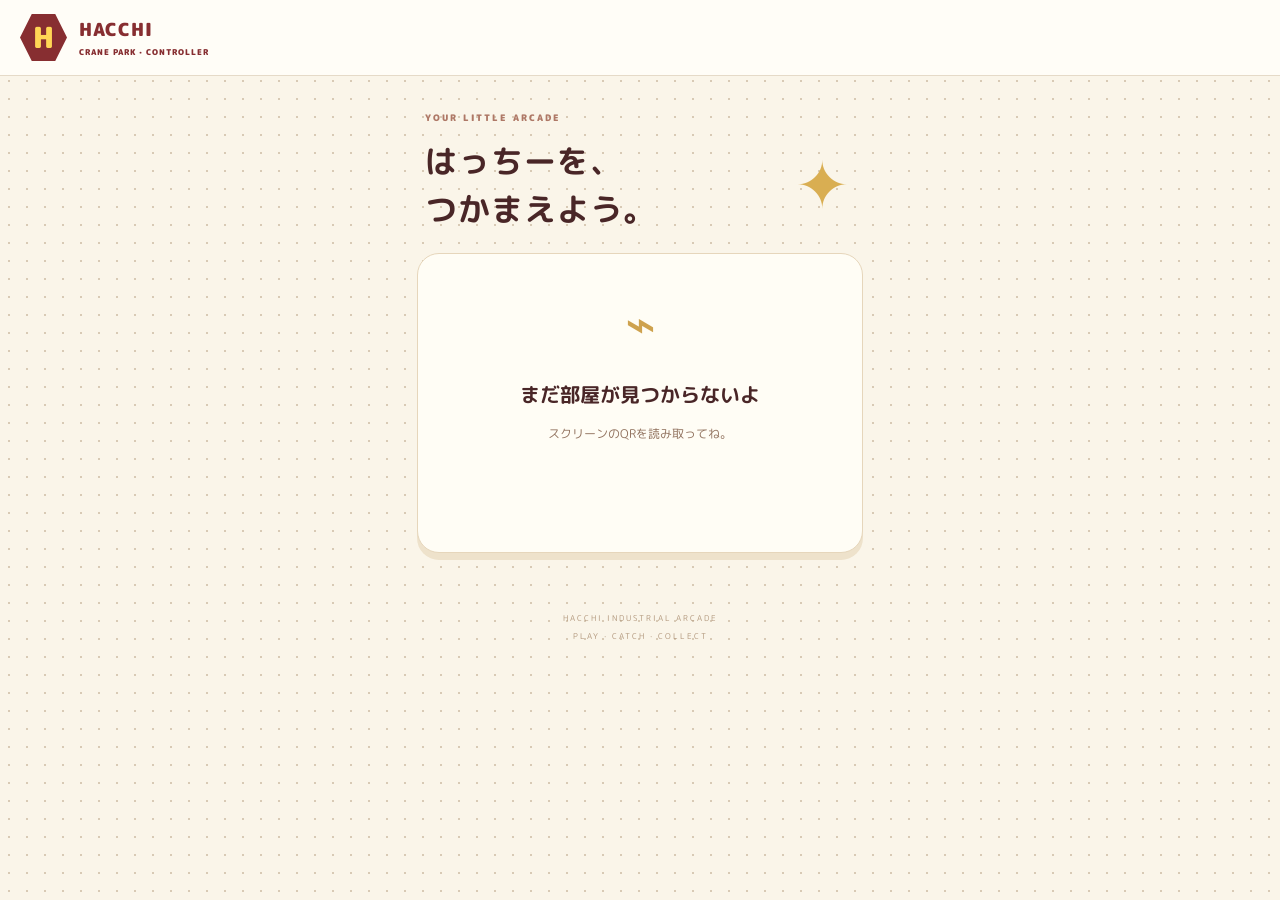
==== controller.html @ 708f4621 "Add dedicated Firebase multiplayer and switchable joystick controls" ====
<!doctype html>
<html lang="ja"><head><meta charset="utf-8"><meta name="viewport" content="width=device-width,initial-scale=1,viewport-fit=cover"><meta name="theme-color" content="#872e31"><title>はっちーのコントローラー</title><link rel="stylesheet" href="styles.css"><link rel="stylesheet" href="controller.css"></head>
<body class="controller"><header><a class="brand" href="./"><span class="brand-icon">H</span><span>HACCHI<small>CRANE PARK · CONTROLLER</small></span></a><span id="room-label" class="room-label"></span></header>
<main class="controller-main"><div class="ticket"><span class="eyebrow">YOUR LITTLE ARCADE</span><span class="ticket-star">✦</span><h1>はっちーを、<br>つかまえよう。</h1></div>
<section id="load" class="view on"><div class="loading-dot">✦</div><h2>パークにつないでいます…</h2></section>
<section id="unavailable" class="view"><span class="scene-icon">⌁</span><h2>まだ部屋が見つからないよ</h2><p id="unavailable-text">スクリーンのQRを読み取ってね。</p><button id="retry" class="primary">もう一度つなぐ ↻</button></section>
<section id="join-view" class="view"><span class="pill">WELCOME, CHALLENGER!</span><h2>きみの名前を教えてね。</h2><p>スクリーンにニックネームが表示されます。</p><form id="join-form"><label for="name">ニックネーム</label><input id="name" placeholder="はっちー大好き" maxlength="8" autocomplete="nickname" required><small>8文字まで・本名は使わなくてOK</small><button id="join" class="primary" type="submit">列にならぶ →</button></form><p class="fine">1人2回。ボタンを長押しして、ねらって離そう！</p></section>
<section id="wait" class="view"><span class="scene-icon">⌛</span><span class="eyebrow">WAITING FOR YOUR TURN</span><h2 id="wait-position">順番を確認しています</h2><p>きみの番になったら<br>この画面がコントローラーになるよ。</p><div class="wait-note">スクリーンを見ながら待っていてね</div><button id="leave" class="secondary">列から抜ける</button></section>
<section id="play-view" class="view"><span class="pill">IT'S YOUR TURN!</span><h2 id="instruction">① よこに動かそう</h2><p id="remaining"></p><div id="controller-controls"></div><div class="control-pads"><button id="right" class="control-pad" disabled><span>STEP 01</span><b>→</b><strong>よこ</strong><small>長押しして、離す</small></button><button id="back" class="control-pad" disabled><span>STEP 02</span><b>↑</b><strong>おく</strong><small>長押しして、離す</small></button></div><p class="fine">つかむときはスクリーンを見てね！</p></section>
<section id="done" class="view"><span class="scene-icon">★</span><span class="eyebrow">THANK YOU FOR PLAYING</span><h2>またチャレンジしよう！</h2><p id="last-result"></p><div id="my-collection" class="my-collection"></div><button id="again" class="primary">もう一度ならぶ ↻</button><small>獲得記録はこの端末に保存されます</small></section>
<p id="connection-message" class="connection-message" role="status" aria-live="polite"></p><footer>HACCHI INDUSTRIAL ARCADE<br>PLAY · CATCH · COLLECT</footer></main><script type="module" src="js/controller.js"></script></body></html>
---- styles.css ----
@import url('https://fonts.googleapis.com/css2?family=M+PLUS+Rounded+1c:wght@500;700;800;900&display=swap');
:root{font-family:'M PLUS Rounded 1c',sans-serif;color:#492627;background:#faf5e9;--red:#872e31;--gold:#ffd655;--muted:#947c71}*{box-sizing:border-box}body{margin:0;background-image:radial-gradient(#d8cab5 1px,transparent 1px);background-size:18px 18px}button,a,input,summary{-webkit-tap-highlight-color:transparent}button{font:inherit;cursor:pointer}button:focus-visible,a:focus-visible,summary:focus-visible,input:focus-visible{outline:3px solid #168886;outline-offset:4px}header{height:91px;background:#fffdf7;border-bottom:1px solid #e5dac8;display:flex;align-items:center;justify-content:space-between;padding:0 4%;gap:20px}.brand{display:flex;align-items:center;gap:12px;color:var(--red);text-decoration:none;font-size:20px;font-weight:900;letter-spacing:1px}.brand b{font-weight:500;font-size:13px}.brand small{display:block;font-size:10px;letter-spacing:2px;margin-top:3px}.brand-icon{display:grid;place-items:center;width:47px;height:47px;background:var(--red);color:var(--gold);clip-path:polygon(25% 0,75% 0,100% 50%,75% 100%,25% 100%,0 50%);font-size:29px}.header-right{display:flex;align-items:center;gap:12px}.header-right button{border:1px solid #e5dac8;background:white;border-radius:9px;padding:8px 12px;font-size:11px;color:#674442}.live{font-size:10px;font-weight:800;letter-spacing:1.5px;color:#548879;margin-right:8px}main{max-width:1540px;margin:auto;padding:29px 3.5%;display:grid;grid-template-columns:minmax(0,1fr) 310px;gap:30px}.arcade{border:7px solid var(--red);border-radius:26px 26px 16px 16px;box-shadow:0 10px 0 #602326,0 18px 34px #723c2520;overflow:hidden;background:var(--red);align-self:start}.marquee{height:92px;background:var(--gold);border:4px solid #ffea9c;border-radius:17px 17px 3px 3px;display:flex;align-items:center;justify-content:space-around;gap:12px;text-align:center;font-size:25px;font-weight:900;color:#6b292a}.marquee>span{font-size:13px;letter-spacing:5px}.marquee small{font-size:9px;display:block;letter-spacing:3px;margin-top:5px}#stage{height:clamp(320px,48vw,510px);position:relative;background:#faebce;border:8px solid #a54543;border-top:12px solid #a54543;overflow:hidden;border-radius:5px}#gl{width:100%;height:100%;display:block}.stage-label{position:absolute;top:15px;left:17px;font-size:10px;font-weight:900;letter-spacing:2px;color:#8a6560}.stage-label span{background:#8b3030;color:#ffe28a;padding:2px 6px;border-radius:3px;margin-left:5px}.stage-hint{position:absolute;bottom:12px;left:50%;transform:translateX(-50%);white-space:nowrap;font-size:10px;background:#fff9e6d9;padding:7px 13px;border-radius:30px;color:#8c6352}.console{background:#fff0c8;padding:20px 23px;display:flex;justify-content:space-between;align-items:center;gap:10px;border-top:4px solid #ffd655}.label,.eyebrow{display:block;font-size:9px;font-weight:900;letter-spacing:2px;color:#ae7866}.guide{max-width:320px}.guide #guide{font-size:13px;font-weight:900;margin:5px 0}.guide small{font-size:10px;color:#967660}.buttons{display:flex;gap:10px;align-items:center}.buttons button{border:0;border-radius:14px;color:#fff9eb;background:var(--red);box-shadow:0 5px 0 #561e20;padding:14px 18px;font-size:14px;font-weight:900;white-space:nowrap}.buttons button:active{transform:translateY(4px);box-shadow:0 1px 0 #561e20}.buttons .move{background:#ffd655;color:#6d292b;box-shadow:0 5px 0 #c89526;width:70px;padding:8px 4px;touch-action:none;user-select:none}.move b{font-size:24px}.move small{display:block;font-size:9px}.buttons button:disabled{opacity:.38;cursor:default;transform:none}.machine-bottom{padding:13px 17px 5px;display:flex;justify-content:space-between;color:#efb9a0;font-size:8px;letter-spacing:2px}#panel{display:flex;flex-direction:column;gap:18px}.intro{padding:10px 1px}.intro h1{font-size:25px;line-height:1.55;letter-spacing:1px;margin:12px 0;color:#713133}.intro p{font-size:11px;line-height:1.9;color:#987b6d}.mode{font-size:10px;border:1px solid #d9c8af;border-radius:30px;display:inline-block;padding:5px 11px;margin-top:6px;color:#8c705b}.status-card{border:1px solid #e7d9c1;border-radius:17px;background:#fffdf6;padding:18px;display:flex;justify-content:space-between;align-items:center}.status-card strong{display:block;font-size:17px;margin:8px 0 4px}#left{display:block;font-size:10px;color:#9e7c68}.status-star{color:#dcac49;font-size:43px}.collection-card{background:#fffdf6;border:1px solid #e7d9c1;border-radius:17px;padding:17px}.section-heading{display:flex;align-items:center;justify-content:space-between;gap:6px}.section-heading h2{font-size:13px;margin:0}.section-heading>span{font-size:11px;background:#fae9bb;border-radius:20px;padding:4px 10px;font-weight:900}#collection{display:grid;grid-template-columns:1fr 1fr;gap:9px;margin-top:15px}.prize-card{border:1px solid #ecdfca;background:#f9f5ec;border-radius:12px;padding:10px 3px;text-align:center;position:relative}.prize-card img{height:72px;width:100%;object-fit:contain}.prize-card .badge{display:grid;place-items:center;background:var(--badge);color:white;margin:0 auto 7px;width:54px;height:60px;clip-path:polygon(25% 0,75% 0,100% 50%,75% 100%,25% 100%,0 50%);font-size:23px;font-weight:900}.prize-card span{display:block;font-size:10px}.prize-card.caught{background:#fff0b3;border-color:#e1ad3d}.prize-card.caught:after{content:'GET!';position:absolute;right:3px;top:3px;color:#9b3334;font-size:8px;font-weight:900}.collection-note{font-size:9px;color:#ab9380;text-align:center;margin:13px 0 0}#gets{font-size:10px;color:#9b663e;margin-top:7px}.setup{font-size:11px;color:#856454;border-top:1px dashed #d5c7b0;padding-top:13px}.setup summary{cursor:pointer;font-weight:800}.setup p{font-size:10px;line-height:1.8}.setup input{max-width:100%;font:inherit;font-size:10px}.footer-note{font-size:9px;color:#a38c79;line-height:1.9;margin:0}#banner{position:absolute;top:34%;width:100%;text-align:center;font-size:30px;font-weight:900;opacity:0;transform:scale(.8);transition:.25s;color:#7d282c;text-shadow:0 2px #fff8df;pointer-events:none;background:#fff7e4ed;padding:20px 5px}#banner.show{opacity:1;transform:scale(1)}#banner small{display:block;font-size:14px;margin-top:5px}#banner .big{display:block;font-size:19px;color:#b1842a}#err{display:none;position:absolute;top:45px;padding:12px;background:#fff2dc;color:#8b2828;font-size:12px}.confetti{position:fixed;top:-40px;pointer-events:none;z-index:9;animation:fall linear forwards}@keyframes fall{to{transform:translateY(110vh) rotate(720deg)}}dialog{border:2px solid #e6cb83;border-radius:24px;background:#fffbef;color:#713133;padding:37px;max-width:min(440px,90vw);box-shadow:0 20px 80px #4c25253b;text-align:center}dialog::backdrop{background:#49272780;backdrop-filter:blur(5px)}dialog h2{font-size:29px;line-height:1.5}dialog p{font-size:12px;line-height:2}dialog button{background:var(--red);color:white;border:0;border-radius:12px;font-size:15px;font-weight:900;padding:15px 40px;margin:10px 0 16px}dialog>small{display:block;font-size:9px;color:#9c7d68}@media(min-width:1500px){main{padding-top:36px}#stage{height:560px}}@media(max-width:1050px){main{grid-template-columns:minmax(0,1fr) 260px;gap:18px;padding:22px 2%}.intro h1{font-size:24px}.console{padding:14px 12px;flex-wrap:wrap}.guide{max-width:none}.marquee{font-size:20px}.marquee>span{font-size:9px;letter-spacing:1px}}@media(max-width:740px){header{height:72px;padding:0 4%}.brand{font-size:16px}.brand b,.live{display:none}.brand-icon{width:37px;height:37px}.header-right{gap:5px}.header-right button{font-size:9px;padding:7px}.brand small{font-size:8px;letter-spacing:1px}main{display:flex;flex-direction:column;padding:18px 3%;gap:22px}.arcade{width:100%;border-width:5px;border-radius:20px}.marquee{height:76px;font-size:18px}.marquee small{font-size:8px;letter-spacing:1px}.marquee>span{display:none}#stage{height:340px;border-width:5px}.console{padding:14px;justify-content:center}.guide{text-align:center;width:100%}.buttons{justify-content:center;width:100%;margin-top:8px}.buttons .move{width:83px}.machine-bottom{font-size:6px;letter-spacing:1px}#panel{display:grid;grid-template-columns:1fr 1fr;gap:15px}.intro{display:none}.status-card{grid-column:1/-1}.collection-card{grid-column:1/-1}#collection{grid-template-columns:repeat(4,1fr)}.setup,.footer-note{grid-column:1/-1}.prize-card span{font-size:9px}.prize-card img{height:65px}#banner{font-size:23px}.stage-hint{font-size:8px}}
.phone-card,.queue-card{border:1px solid #e7d9c1;border-radius:17px;background:#fffdf6;padding:17px}.phone-card h2{font-size:15px;margin:10px 0}.phone-card p{font-size:10px;line-height:1.9;color:#987b6d}.phone-card button{background:#872e31;color:#fff9e9;border:0;border-radius:10px;padding:12px;font-size:11px;font-weight:900;width:100%}.phone-card button:disabled{opacity:.45}.phone-card #copy-link{background:#f5e8c8;color:#7b553c;margin:10px 0 0;padding:8px}#room-info{text-align:center}#qr{background:white;padding:12px;max-width:180px;margin:16px auto 8px;border-radius:12px}#qr svg{display:block;width:100%;height:auto}#room-code{display:block;font-size:10px;letter-spacing:2px;color:#a17e5c}#controller-link{display:block;color:#872e31;font-size:11px;margin-top:12px}.queue-card h2{font-size:13px;margin:0}#queue{padding:0;list-style:none;margin:10px 0 0;font-size:11px}#queue li{padding:8px 0;border-top:1px dashed #ecdfca;display:flex;gap:12px;color:#8b6b52}#queue li b{color:#ae873c}[hidden]{display:none!important}@media(max-width:740px){.phone-card,.queue-card{grid-column:1/-1}#room-info{display:grid;grid-template-columns:135px 1fr;align-items:center;gap:7px}#qr{grid-row:span 4;margin:10px 0}#room-code{font-size:9px}#room-info p{margin:0}.phone-card #copy-link{margin:0}}
.console{flex-wrap:wrap}.screen-controls{width:100%;display:flex;justify-content:flex-end;align-items:center;gap:20px}.control-switch{display:flex;background:#eee1c6;padding:4px;border-radius:30px;gap:3px;max-width:250px;margin:0 auto}.control-switch button{border:0;background:transparent;color:#9a7e61;font:inherit;font-size:11px;font-weight:900;border-radius:25px;padding:8px 17px;box-shadow:none}.control-switch button[aria-pressed=true]{background:#fffaf0;color:#872e31;box-shadow:0 2px 6px #63322b15}.control-switch button:disabled{opacity:.6}.stick-wrapper{text-align:center}.joystick{position:relative;display:block;width:195px;height:195px;margin:18px auto 8px;border:4px solid #d8bf83;border-radius:50%;background:radial-gradient(circle at 50% 42%,#fff5da 25%,#f5dfab 70%,#d6b16b);touch-action:none;user-select:none;box-shadow:inset 0 5px 14px #a57c3630,0 5px 0 #c29b5a}.stick-groove{position:absolute;inset:25%;border:2px dashed #d4b779;border-radius:50%}.stick-thumb{position:absolute;width:69px;height:69px;left:calc(50% - 34.5px);top:calc(50% - 34.5px);border-radius:50%;background:radial-gradient(circle at 36% 28%,#dc8070,#a3413c 45%,#72292a 85%);box-shadow:0 7px 0 #572426,0 10px 15px #5b29264d;pointer-events:none}.joystick.held .stick-thumb{background:radial-gradient(circle at 36% 28%,#f0a16e,#c05036 50%,#872e31 85%)}.stick-up,.stick-right{position:absolute;font-size:12px;font-weight:900;color:#a38856;pointer-events:none}.stick-up{top:12px;left:calc(50% - 15px)}.stick-right{right:8px;top:calc(50% - 8px)}.joystick[data-axis=x] .stick-right,.joystick[data-axis=z] .stick-up{color:#872e31}.joystick:disabled{opacity:.4}.stick-hint{font-size:10px!important;color:#95704d!important;margin:12px 0!important}.controller #controller-controls{margin-top:18px}.controller .control-switch{max-width:240px}.controller .control-pads:has(>button[hidden]){display:none}.controller .joystick{width:220px;height:220px;margin-top:25px}.screen-controls:has(.stick-wrapper:not([hidden])){justify-content:space-around}.screen-controls .joystick{width:145px;height:145px;margin-top:5px}.screen-controls .stick-thumb{width:53px;height:53px;left:calc(50% - 26.5px);top:calc(50% - 26.5px)}@media(max-width:740px){.screen-controls{justify-content:center;flex-wrap:wrap;gap:8px}}
.control-switch{justify-content:center}
---- controller.css ----
.controller{min-height:100dvh}.controller header{height:76px;padding:0 20px}.controller .brand{font-size:18px}.controller .brand small{font-size:8px;letter-spacing:1px}.room-label{font-size:9px;color:#95745e;font-weight:800;letter-spacing:1px}.controller-main{max-width:490px;display:block;padding:25px 22px 20px;margin:auto}.ticket{position:relative;text-align:left;padding:10px 8px 20px}.ticket h1{font-size:32px;letter-spacing:1px;line-height:1.5;margin:12px 0 0}.ticket-star{position:absolute;right:14px;top:34px;font-size:65px;color:#d9ae52}.view{display:none;background:#fffdf5;border:1px solid #e6d6bb;border-radius:22px;padding:30px 23px;text-align:center;box-shadow:0 7px 0 #eee2cb;min-height:300px}.view.on{display:block}.view h2{font-size:20px;line-height:1.7;margin:15px 0 12px}.view p{font-size:12px;color:#92735f;line-height:1.9}.view small{font-size:10px;color:#a0866d;display:block;line-height:1.8}.pill{display:inline-block;border-radius:30px;background:#fff1bd;color:#99752d;font-size:9px;font-weight:900;padding:7px 13px;letter-spacing:1px}#join-form{text-align:left;margin-top:23px}#join-form label{display:block;font-size:11px;font-weight:800;margin-bottom:8px}#name{width:100%;border:2px solid #e5d3b5;border-radius:12px;padding:15px 12px;background:#fffaf0;font:inherit;font-size:17px;color:#713133}#join-form small{padding:6px 3px}.primary,.secondary{display:block;border:0;border-radius:13px;padding:16px 15px;width:100%;font-size:16px;font-weight:900;margin-top:20px}.primary{background:#872e31;color:#fffbec;box-shadow:0 5px 0 #5f2426}.secondary{background:#f1e7d4;color:#866849;font-size:12px}.primary:active{transform:translateY(3px);box-shadow:0 2px 0 #5f2426}button:disabled{opacity:.4;cursor:default}.fine{font-size:10px!important;margin-top:23px!important}.scene-icon{font-size:52px;color:#cea24e;display:block}.wait-note{font-size:11px;background:#fff2c7;border-radius:10px;padding:15px 8px;margin:25px 0;color:#8e6b35}.control-pads{display:grid;grid-template-columns:1fr 1fr;gap:13px;margin-top:24px}.control-pad{touch-action:none;user-select:none;background:#ffd655;border:0;border-radius:20px;color:#713133;padding:16px 4px 21px;box-shadow:0 7px 0 #c79732;min-height:200px}.control-pad:nth-child(2){background:#a44742;color:#fff8dd;box-shadow:0 7px 0 #6e2d2d}.control-pad span{display:block;font-size:9px;letter-spacing:2px;font-weight:900}.control-pad b{display:block;font-size:65px;line-height:1.3}.control-pad strong{font-size:22px}.control-pad small{color:inherit;font-size:9px;margin-top:9px}.control-pad.held{transform:translateY(5px);box-shadow:0 2px 0 #a77b25}.control-pad:disabled{opacity:.22}.my-collection{display:flex;flex-wrap:wrap;gap:7px;justify-content:center;margin:20px 0}.my-collection span{background:#fff0bd;border:1px solid #e2cb87;border-radius:10px;font-size:11px;padding:10px}.connection-message{font-size:11px;text-align:center;line-height:1.8;color:#9d3e34;min-height:17px;margin:20px 0}footer{text-align:center;font-size:8px;letter-spacing:2px;color:#b0957a;line-height:2.2}.loading-dot{font-size:50px;color:#d0a047;animation:pulse 1s infinite alternate}@keyframes pulse{to{opacity:.2;transform:rotate(35deg)}}@media(max-width:360px){.controller-main{padding:20px 12px}.view{padding:25px 15px}.ticket h1{font-size:28px}.control-pad{min-height:185px}}
.controller-main:has(#play-view.on) .ticket{padding:0 8px 15px}.controller-main:has(#play-view.on) .ticket h1{font-size:19px;margin-top:7px}.controller-main:has(#play-view.on) .ticket h1 br{display:none}.controller-main:has(#play-view.on) .ticket-star{font-size:34px;top:4px}.controller-main:has(#play-view.on) .ticket .eyebrow{font-size:8px}
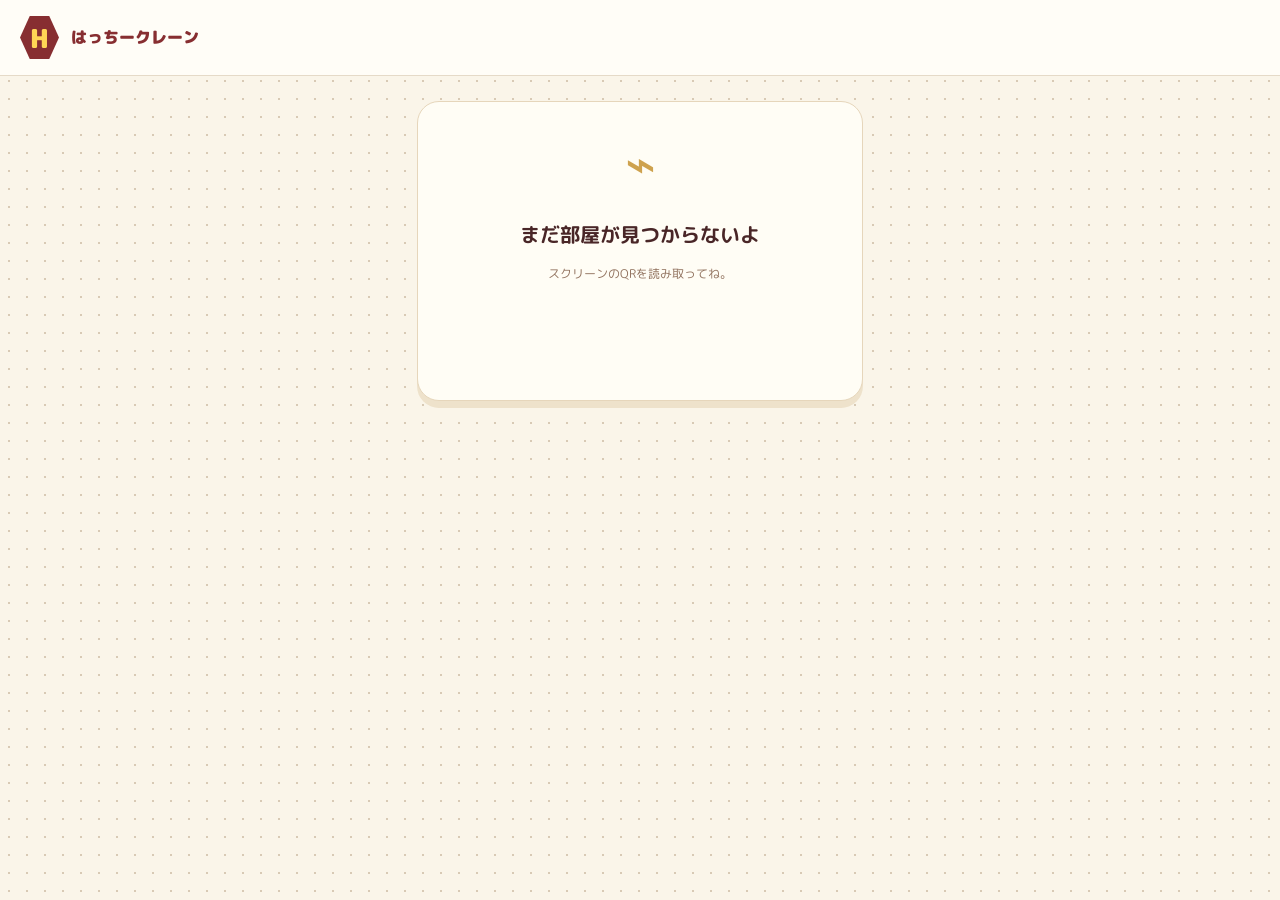
==== commit e455f47a: "Show participation QR automatically and simplify game screens" ====
--- a/controller.html
+++ b/controller.html
@@ -1,11 +1,11 @@
 <!doctype html>
 <html lang="ja"><head><meta charset="utf-8"><meta name="viewport" content="width=device-width,initial-scale=1,viewport-fit=cover"><meta name="theme-color" content="#872e31"><title>はっちーのコントローラー</title><link rel="stylesheet" href="styles.css"><link rel="stylesheet" href="controller.css"></head>
-<body class="controller"><header><a class="brand" href="./"><span class="brand-icon">H</span><span>HACCHI<small>CRANE PARK · CONTROLLER</small></span></a><span id="room-label" class="room-label"></span></header>
-<main class="controller-main"><div class="ticket"><span class="eyebrow">YOUR LITTLE ARCADE</span><span class="ticket-star">✦</span><h1>はっちーを、<br>つかまえよう。</h1></div>
+<body class="controller"><header><a class="brand" href="./"><span class="brand-icon">H</span><span>はっちークレーン</span></a><span id="room-label" class="room-label"></span></header>
+<main class="controller-main">
 <section id="load" class="view on"><div class="loading-dot">✦</div><h2>パークにつないでいます…</h2></section>
 <section id="unavailable" class="view"><span class="scene-icon">⌁</span><h2>まだ部屋が見つからないよ</h2><p id="unavailable-text">スクリーンのQRを読み取ってね。</p><button id="retry" class="primary">もう一度つなぐ ↻</button></section>
-<section id="join-view" class="view"><span class="pill">WELCOME, CHALLENGER!</span><h2>きみの名前を教えてね。</h2><p>スクリーンにニックネームが表示されます。</p><form id="join-form"><label for="name">ニックネーム</label><input id="name" placeholder="はっちー大好き" maxlength="8" autocomplete="nickname" required><small>8文字まで・本名は使わなくてOK</small><button id="join" class="primary" type="submit">列にならぶ →</button></form><p class="fine">1人2回。ボタンを長押しして、ねらって離そう！</p></section>
-<section id="wait" class="view"><span class="scene-icon">⌛</span><span class="eyebrow">WAITING FOR YOUR TURN</span><h2 id="wait-position">順番を確認しています</h2><p>きみの番になったら<br>この画面がコントローラーになるよ。</p><div class="wait-note">スクリーンを見ながら待っていてね</div><button id="leave" class="secondary">列から抜ける</button></section>
-<section id="play-view" class="view"><span class="pill">IT'S YOUR TURN!</span><h2 id="instruction">① よこに動かそう</h2><p id="remaining"></p><div id="controller-controls"></div><div class="control-pads"><button id="right" class="control-pad" disabled><span>STEP 01</span><b>→</b><strong>よこ</strong><small>長押しして、離す</small></button><button id="back" class="control-pad" disabled><span>STEP 02</span><b>↑</b><strong>おく</strong><small>長押しして、離す</small></button></div><p class="fine">つかむときはスクリーンを見てね！</p></section>
-<section id="done" class="view"><span class="scene-icon">★</span><span class="eyebrow">THANK YOU FOR PLAYING</span><h2>またチャレンジしよう！</h2><p id="last-result"></p><div id="my-collection" class="my-collection"></div><button id="again" class="primary">もう一度ならぶ ↻</button><small>獲得記録はこの端末に保存されます</small></section>
-<p id="connection-message" class="connection-message" role="status" aria-live="polite"></p><footer>HACCHI INDUSTRIAL ARCADE<br>PLAY · CATCH · COLLECT</footer></main><script type="module" src="js/controller.js"></script></body></html>
+<section id="join-view" class="view"><h2>きみの名前を教えてね。</h2><p>スクリーンにニックネームが表示されます。</p><form id="join-form"><label for="name">ニックネーム</label><input id="name" placeholder="はっちー大好き" maxlength="8" autocomplete="nickname" required><small>8文字まで・本名は使わなくてOK</small><button id="join" class="primary" type="submit">列にならぶ →</button></form></section>
+<section id="wait" class="view"><span class="scene-icon">⌛</span><h2 id="wait-position">順番を確認しています</h2><p>きみの番になったら<br>この画面がコントローラーになるよ。</p><button id="leave" class="secondary">列から抜ける</button></section>
+<section id="play-view" class="view"><h2 id="instruction">① よこに動かそう</h2><p id="remaining"></p><div id="controller-controls"></div><div class="control-pads"><button id="right" class="control-pad" disabled><span>①</span><b>→</b><strong>よこ</strong><small>長押しして、離す</small></button><button id="back" class="control-pad" disabled><span>②</span><b>↑</b><strong>おく</strong><small>長押しして、離す</small></button></div><p class="fine">つかむときはスクリーンを見てね！</p></section>
+<section id="done" class="view"><span class="scene-icon">★</span><h2>またチャレンジしよう！</h2><p id="last-result"></p><div id="my-collection" class="my-collection"></div><button id="again" class="primary">もう一度ならぶ ↻</button><small>獲得記録はこの端末に保存されます</small></section>
+<p id="connection-message" class="connection-message" role="status" aria-live="polite"></p></main><script type="module" src="js/controller.js"></script></body></html>
--- a/styles.css
+++ b/styles.css
@@ -3,3 +3,6 @@
 .phone-card,.queue-card{border:1px solid #e7d9c1;border-radius:17px;background:#fffdf6;padding:17px}.phone-card h2{font-size:15px;margin:10px 0}.phone-card p{font-size:10px;line-height:1.9;color:#987b6d}.phone-card button{background:#872e31;color:#fff9e9;border:0;border-radius:10px;padding:12px;font-size:11px;font-weight:900;width:100%}.phone-card button:disabled{opacity:.45}.phone-card #copy-link{background:#f5e8c8;color:#7b553c;margin:10px 0 0;padding:8px}#room-info{text-align:center}#qr{background:white;padding:12px;max-width:180px;margin:16px auto 8px;border-radius:12px}#qr svg{display:block;width:100%;height:auto}#room-code{display:block;font-size:10px;letter-spacing:2px;color:#a17e5c}#controller-link{display:block;color:#872e31;font-size:11px;margin-top:12px}.queue-card h2{font-size:13px;margin:0}#queue{padding:0;list-style:none;margin:10px 0 0;font-size:11px}#queue li{padding:8px 0;border-top:1px dashed #ecdfca;display:flex;gap:12px;color:#8b6b52}#queue li b{color:#ae873c}[hidden]{display:none!important}@media(max-width:740px){.phone-card,.queue-card{grid-column:1/-1}#room-info{display:grid;grid-template-columns:135px 1fr;align-items:center;gap:7px}#qr{grid-row:span 4;margin:10px 0}#room-code{font-size:9px}#room-info p{margin:0}.phone-card #copy-link{margin:0}}
 .console{flex-wrap:wrap}.screen-controls{width:100%;display:flex;justify-content:flex-end;align-items:center;gap:20px}.control-switch{display:flex;background:#eee1c6;padding:4px;border-radius:30px;gap:3px;max-width:250px;margin:0 auto}.control-switch button{border:0;background:transparent;color:#9a7e61;font:inherit;font-size:11px;font-weight:900;border-radius:25px;padding:8px 17px;box-shadow:none}.control-switch button[aria-pressed=true]{background:#fffaf0;color:#872e31;box-shadow:0 2px 6px #63322b15}.control-switch button:disabled{opacity:.6}.stick-wrapper{text-align:center}.joystick{position:relative;display:block;width:195px;height:195px;margin:18px auto 8px;border:4px solid #d8bf83;border-radius:50%;background:radial-gradient(circle at 50% 42%,#fff5da 25%,#f5dfab 70%,#d6b16b);touch-action:none;user-select:none;box-shadow:inset 0 5px 14px #a57c3630,0 5px 0 #c29b5a}.stick-groove{position:absolute;inset:25%;border:2px dashed #d4b779;border-radius:50%}.stick-thumb{position:absolute;width:69px;height:69px;left:calc(50% - 34.5px);top:calc(50% - 34.5px);border-radius:50%;background:radial-gradient(circle at 36% 28%,#dc8070,#a3413c 45%,#72292a 85%);box-shadow:0 7px 0 #572426,0 10px 15px #5b29264d;pointer-events:none}.joystick.held .stick-thumb{background:radial-gradient(circle at 36% 28%,#f0a16e,#c05036 50%,#872e31 85%)}.stick-up,.stick-right{position:absolute;font-size:12px;font-weight:900;color:#a38856;pointer-events:none}.stick-up{top:12px;left:calc(50% - 15px)}.stick-right{right:8px;top:calc(50% - 8px)}.joystick[data-axis=x] .stick-right,.joystick[data-axis=z] .stick-up{color:#872e31}.joystick:disabled{opacity:.4}.stick-hint{font-size:10px!important;color:#95704d!important;margin:12px 0!important}.controller #controller-controls{margin-top:18px}.controller .control-switch{max-width:240px}.controller .control-pads:has(>button[hidden]){display:none}.controller .joystick{width:220px;height:220px;margin-top:25px}.screen-controls:has(.stick-wrapper:not([hidden])){justify-content:space-around}.screen-controls .joystick{width:145px;height:145px;margin-top:5px}.screen-controls .stick-thumb{width:53px;height:53px;left:calc(50% - 26.5px);top:calc(50% - 26.5px)}@media(max-width:740px){.screen-controls{justify-content:center;flex-wrap:wrap;gap:8px}}
 .control-switch{justify-content:center}
+/* ゲームと参加用QRを最優先に表示する。 */
+header{height:68px}.brand{font-size:19px;letter-spacing:0}.brand-icon{width:39px;height:43px;font-size:26px}main{height:calc(100dvh - 68px);max-width:none;padding:16px 2%;gap:20px;grid-template-columns:minmax(0,1fr) 290px}.arcade{height:100%;display:flex;flex-direction:column;border-radius:18px;border-width:6px;box-shadow:0 6px 0 #602326,0 12px 24px #723c2520}#stage{flex:1;height:auto;min-height:210px;border:0;border-radius:10px 10px 0 0}.console{padding:13px 18px;gap:10px}.guide #guide{margin:0;font-size:12px}.buttons button{font-size:12px;padding:12px}.buttons .move{width:57px;padding:4px}.screen-controls{justify-content:flex-end}.control-switch button{padding:6px 13px;font-size:10px}.screen-controls .joystick{width:115px;height:115px}.screen-controls .stick-thumb{width:43px;height:43px;left:calc(50% - 21.5px);top:calc(50% - 21.5px)}#panel{gap:12px;overflow-y:auto;padding:0 4px 6px 0}.phone-card{padding:13px;text-align:center}.phone-card h2{font-size:18px;margin:0 0 4px}.phone-card p{font-size:11px;margin:4px 0}#qr{max-width:208px;padding:7px;margin:10px auto 7px}#controller-link{margin-top:7px;font-size:10px}.phone-card #copy-link{font-size:10px;padding:6px;margin-top:6px}.status-card{padding:12px 15px}.status-card strong{font-size:17px;margin:5px 0}.status-card .label{font-size:10px;letter-spacing:0}.queue-card{padding:12px 15px}#queue li{padding:6px 0}.collection-card{padding:12px}#collection{grid-template-columns:repeat(4,1fr);gap:4px;margin-top:10px}.prize-card{padding:6px 2px}.prize-card .badge{width:30px;height:34px;font-size:16px;margin-bottom:4px}.prize-card img{height:39px}.prize-card span{font-size:8px}.setup{padding-top:8px;font-size:10px}@media(max-width:1050px){main{grid-template-columns:minmax(0,1fr) 260px;gap:13px}.console{justify-content:center}.guide{width:100%;text-align:center}.buttons{justify-content:center}.screen-controls{justify-content:center}}@media(max-width:740px){header{height:60px}.brand{font-size:16px}.header-right button{font-size:10px}main{height:auto;display:flex;padding:12px 3%;gap:18px}.arcade{height:auto}#stage{height:330px;min-height:330px;flex:none}.console{padding:12px}#panel{overflow:visible;display:flex;padding:0;gap:12px}.phone-card{order:-1}#room-info{display:block}#qr{max-width:225px;margin:10px auto}#collection{grid-template-columns:repeat(4,1fr)}.prize-card .badge{width:40px;height:44px;font-size:20px}.prize-card img{height:55px}.prize-card span{font-size:10px}.screen-controls:has(.stick-wrapper:not([hidden])){flex-wrap:nowrap}.screen-controls .joystick{width:130px;height:130px}.screen-controls .stick-thumb{width:49px;height:49px;left:calc(50% - 24.5px);top:calc(50% - 24.5px)}}
+.console{justify-content:space-between}.local-controls{font-size:11px;color:#872e31}.local-controls summary{cursor:pointer;font-weight:800;padding:5px}.local-controls[open]{width:100%}.local-controls .buttons{justify-content:flex-end;margin:10px 0}.local-controls .screen-controls{width:100%}.local-controls .screen-controls:has(.stick-wrapper:not([hidden])){justify-content:flex-end}.local-controls .stick-wrapper{margin-left:20px}@media(max-width:740px){.local-controls[open] .buttons{justify-content:center}.local-controls .screen-controls:has(.stick-wrapper:not([hidden])){justify-content:center}.console .guide{width:auto}.console{flex-wrap:wrap}}
--- a/controller.css
+++ b/controller.css
@@ -1,2 +1,3 @@
 .controller{min-height:100dvh}.controller header{height:76px;padding:0 20px}.controller .brand{font-size:18px}.controller .brand small{font-size:8px;letter-spacing:1px}.room-label{font-size:9px;color:#95745e;font-weight:800;letter-spacing:1px}.controller-main{max-width:490px;display:block;padding:25px 22px 20px;margin:auto}.ticket{position:relative;text-align:left;padding:10px 8px 20px}.ticket h1{font-size:32px;letter-spacing:1px;line-height:1.5;margin:12px 0 0}.ticket-star{position:absolute;right:14px;top:34px;font-size:65px;color:#d9ae52}.view{display:none;background:#fffdf5;border:1px solid #e6d6bb;border-radius:22px;padding:30px 23px;text-align:center;box-shadow:0 7px 0 #eee2cb;min-height:300px}.view.on{display:block}.view h2{font-size:20px;line-height:1.7;margin:15px 0 12px}.view p{font-size:12px;color:#92735f;line-height:1.9}.view small{font-size:10px;color:#a0866d;display:block;line-height:1.8}.pill{display:inline-block;border-radius:30px;background:#fff1bd;color:#99752d;font-size:9px;font-weight:900;padding:7px 13px;letter-spacing:1px}#join-form{text-align:left;margin-top:23px}#join-form label{display:block;font-size:11px;font-weight:800;margin-bottom:8px}#name{width:100%;border:2px solid #e5d3b5;border-radius:12px;padding:15px 12px;background:#fffaf0;font:inherit;font-size:17px;color:#713133}#join-form small{padding:6px 3px}.primary,.secondary{display:block;border:0;border-radius:13px;padding:16px 15px;width:100%;font-size:16px;font-weight:900;margin-top:20px}.primary{background:#872e31;color:#fffbec;box-shadow:0 5px 0 #5f2426}.secondary{background:#f1e7d4;color:#866849;font-size:12px}.primary:active{transform:translateY(3px);box-shadow:0 2px 0 #5f2426}button:disabled{opacity:.4;cursor:default}.fine{font-size:10px!important;margin-top:23px!important}.scene-icon{font-size:52px;color:#cea24e;display:block}.wait-note{font-size:11px;background:#fff2c7;border-radius:10px;padding:15px 8px;margin:25px 0;color:#8e6b35}.control-pads{display:grid;grid-template-columns:1fr 1fr;gap:13px;margin-top:24px}.control-pad{touch-action:none;user-select:none;background:#ffd655;border:0;border-radius:20px;color:#713133;padding:16px 4px 21px;box-shadow:0 7px 0 #c79732;min-height:200px}.control-pad:nth-child(2){background:#a44742;color:#fff8dd;box-shadow:0 7px 0 #6e2d2d}.control-pad span{display:block;font-size:9px;letter-spacing:2px;font-weight:900}.control-pad b{display:block;font-size:65px;line-height:1.3}.control-pad strong{font-size:22px}.control-pad small{color:inherit;font-size:9px;margin-top:9px}.control-pad.held{transform:translateY(5px);box-shadow:0 2px 0 #a77b25}.control-pad:disabled{opacity:.22}.my-collection{display:flex;flex-wrap:wrap;gap:7px;justify-content:center;margin:20px 0}.my-collection span{background:#fff0bd;border:1px solid #e2cb87;border-radius:10px;font-size:11px;padding:10px}.connection-message{font-size:11px;text-align:center;line-height:1.8;color:#9d3e34;min-height:17px;margin:20px 0}footer{text-align:center;font-size:8px;letter-spacing:2px;color:#b0957a;line-height:2.2}.loading-dot{font-size:50px;color:#d0a047;animation:pulse 1s infinite alternate}@keyframes pulse{to{opacity:.2;transform:rotate(35deg)}}@media(max-width:360px){.controller-main{padding:20px 12px}.view{padding:25px 15px}.ticket h1{font-size:28px}.control-pad{min-height:185px}}
 .controller-main:has(#play-view.on) .ticket{padding:0 8px 15px}.controller-main:has(#play-view.on) .ticket h1{font-size:19px;margin-top:7px}.controller-main:has(#play-view.on) .ticket h1 br{display:none}.controller-main:has(#play-view.on) .ticket-star{font-size:34px;top:4px}.controller-main:has(#play-view.on) .ticket .eyebrow{font-size:8px}
+.controller-main{height:auto}.controller .brand{font-size:16px;letter-spacing:0}.controller .room-label{font-size:8px;letter-spacing:0}.controller .view{padding-top:22px}
